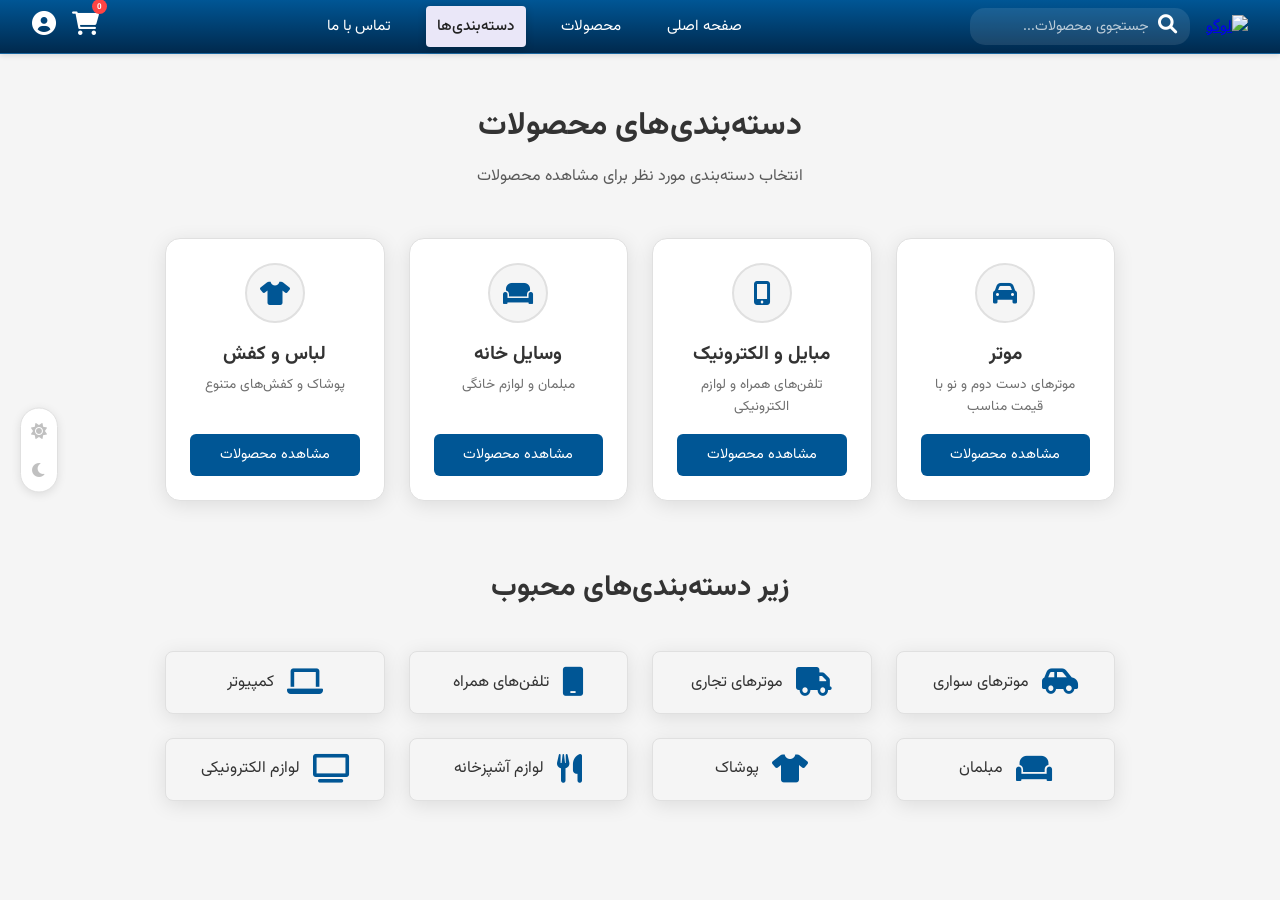
==== categories.html @ 9fa18305 "initial commit of marketplace website" ====
<!DOCTYPE html>
<html lang="fa" dir="rtl">
<head>
    <meta charset="UTF-8">
    <meta name="viewport" content="width=device-width, initial-scale=1.0">
    <title>دسته‌بندی‌ها - خورجین</title>
    <link rel="stylesheet" href="css/header.css">
    <link rel="stylesheet" href="css/categories.css">
    <link rel="stylesheet" href="https://cdnjs.cloudflare.com/ajax/libs/font-awesome/6.0.0/css/all.min.css">
    <link href="https://fonts.googleapis.com/css2?family=Vazirmatn:wght@400;500;600;700&display=swap" rel="stylesheet">
    <style>
        #header-loading {
            position: fixed;
            top: 0;
            left: 0;
            right: 0;
            z-index: 999;
            background: #f8f9fa;
            height: 80px;
            display: flex;
            align-items: center;
            justify-content: center;
            transition: opacity 0.3s ease;
        }

        #header-loading.hidden {
            opacity: 0;
            pointer-events: none;
        }

        .spinner {
            width: 40px;
            height: 40px;
            border: 4px solid #f3f3f3;
            border-top: 4px solid #005695;
            border-radius: 50%;
            animation: spin 1s linear infinite;
        }
        @keyframes spin {
            0% { transform: rotate(0deg); }
            100% { transform: rotate(360deg); }
        }
    </style>
</head>
<body>
    <!-- Header will be loaded dynamically by header.js -->
    <div id="header-loading">
        <div class="spinner"></div>
    </div>

    <!-- Theme Toggle Bar -->
    <div class="theme-toggle-container" id="theme-toggle">
        <div class="theme-icons">
            <i class="fas fa-sun"></i>
            <i class="fas fa-moon"></i>
        </div>
    </div>

    <!-- Categories Page Content -->
    <main class="categories-page">
        <div class="page-header">
            <h1>دسته‌بندی‌های محصولات</h1>
            <p>انتخاب دسته‌بندی مورد نظر برای مشاهده محصولات</p>
        </div>

        <div class="categories-container">
            <div class="categories-grid">
                <!-- Category 1 -->
                <div class="category-card">
                    <div class="category-icon">
                        <i class="fas fa-car"></i>
                    </div>
                    <h3>موتر</h3>
                    <p>موترهای دست دوم و نو با قیمت مناسب</p>
                    <a href="#" class="category-link">مشاهده محصولات</a>
                </div>

                <!-- Category 2 -->
                <div class="category-card">
                    <div class="category-icon">
                        <i class="fas fa-mobile-alt"></i>
                    </div>
                    <h3>مبایل و الکترونیک</h3>
                    <p>تلفن‌های همراه و لوازم الکترونیکی</p>
                    <a href="#" class="category-link">مشاهده محصولات</a>
                </div>

                <!-- Category 3 -->
                <div class="category-card">
                    <div class="category-icon">
                        <i class="fas fa-couch"></i>
                    </div>
                    <h3>وسایل خانه</h3>
                    <p>مبلمان و لوازم خانگی</p>
                    <a href="#" class="category-link">مشاهده محصولات</a>
                </div>

                <!-- Category 4 -->
                <div class="category-card">
                    <div class="category-icon">
                        <i class="fas fa-tshirt"></i>
                    </div>
                    <h3>لباس و کفش</h3>
                    <p>پوشاک و کفش‌های متنوع</p>
                    <a href="#" class="category-link">مشاهده محصولات</a>
                </div>
            </div>
        </div>

        <!-- Popular Subcategories -->
        <div class="popular-subcategories">
            <h2>زیر دسته‌بندی‌های محبوب</h2>
            <div class="subcategories-container">
                <div class="subcategories-grid">
                    <a href="#" class="subcategory-card">
                        <i class="fas fa-car-side"></i>
                        <span>موترهای سواری</span>
                    </a>
                    <a href="#" class="subcategory-card">
                        <i class="fas fa-truck"></i>
                        <span>موترهای تجاری</span>
                    </a>
                    <a href="#" class="subcategory-card">
                        <i class="fas fa-mobile"></i>
                        <span>تلفن‌های همراه</span>
                    </a>
                    <a href="#" class="subcategory-card">
                        <i class="fas fa-laptop"></i>
                        <span>کمپیوتر</span>
                    </a>
                    <a href="#" class="subcategory-card">
                        <i class="fas fa-couch"></i>
                        <span>مبلمان</span>
                    </a>
                    <a href="#" class="subcategory-card">
                        <i class="fas fa-tshirt"></i>
                        <span>پوشاک</span>
                    </a>
                    <a href="#" class="subcategory-card">
                        <i class="fas fa-utensils"></i>
                        <span>لوازم آشپزخانه</span>
                    </a>
                    <a href="#" class="subcategory-card">
                        <i class="fas fa-tv"></i>
                        <span>لوازم الکترونیکی</span>
                    </a>
                </div>
            </div>
        </div>
    </main>

    <!-- Scripts -->
    <script src="js/header.js"></script>
    <script src="js/categories.js"></script>
</body>
</html>
---- css/header.css ----
/* Reset and Base Styles */
* {
    margin: 0;
    padding: 0;
    box-sizing: border-box;
    font-family: 'Vazirmatn', sans-serif;
}

:root {
    --header-bg: #003A66;
    --header-text: #FFF;
    --menu-bg: #003A66;
    --menu-hover-bg: #002340;
    --menu-hover-text: #FFD700;
    --search-bg: rgba(255, 255, 255, 0.1);
    --search-text: #FFFFFF;
    --search-placeholder: rgba(255, 255, 255, 0.7);
    --header-secondary-bg: #00294D;
    --header-border: rgba(255, 255, 255, 0.1);
}

[data-theme="dark"] {
    --header-bg: #0A1929;
    --header-text: #FFFFFF;
    --menu-bg: #0A1929;
    --menu-hover-bg: #050D18;
    --menu-hover-text: #FFD700;
    --search-bg: rgba(255, 255, 255, 0.1);
    --search-text: #FFFFFF;
    --search-placeholder: rgba(255, 255, 255, 0.7);
    --header-secondary-bg: #061018;
    --header-border: rgba(255, 255, 255, 0.07);
}

body {
    background-color: var(--bg-color, #f5f5f5);
    padding-top: 45px; /* Adjusted to match the actual header height. */
}

/* Header Container Styles */
.header {
    background-color: var(--header-bg);
    background: linear-gradient(to bottom, var(--header-bg), var(--header-secondary-bg));
    padding: 0.2rem 0.4rem;
    box-shadow: 0 2px 5px var(--shadow-color, rgba(0, 0, 0, 0.1));
    width: 100%;
    position: fixed;
    top: 0;
    left: 0;
    z-index: 1000;
    display: block;
    border-bottom: 1px solid var(--header-border);
}

/* Header transition styles */
.header-transition {
    transition: transform 0.3s ease;
}

.header-hidden {
    transform: translateY(-100%);
}

/* Header Layout Structure */
.header-top {
    display: flex;
    justify-content: space-between;
    align-items: center;
    padding: 0.2rem 0;
}

.left-section {
    flex: 0 0 auto;
    display: flex;
    align-items: center;
    gap: 1rem;
}

.center-section {
    flex: 1;
    display: flex;
    justify-content: center;
    align-items: center;
}

.right-section {
    flex: 0 0 auto;
    display: flex;
    align-items: center;
    gap: 1rem;
}

/* Logo Styles */
.logo img {
    width: 30px;
    margin-top: 0.15rem;
}

/* Search Container Styles */
.search-container {
    display: flex;
    align-items: center;
    background-color: var(--search-bg);
    border-radius: 15px;
    padding: 0.15rem 0.6rem;
    width: 180px;
    margin: 0 auto;
}

.search-icon {
    color: var(--header-text);
    font-size: 1rem;
    transition: color 0.3s ease;
}

.search-input {
    background: none;
    border: none;
    color: var(--search-text);
    font-size: 0.8rem;
    width: 100%;
    margin-right: 0.6rem;
    outline: none;
    font-family: 'Vazirmatn', sans-serif;
}

.search-input::placeholder {
    color: var(--search-placeholder);
    font-size: 0.8rem;
}

.search-icon:hover {
    color: var(--secondary-color, #FFD700);
}

/* Navigation Menu Styles */
.nav-menu {
    display: block;
    background-color: var(--header-secondary-bg);
    padding: 0.3rem;
    border-radius: 0 0 12px 12px;
    position: absolute;
    top: 100%;
    left: 0;
    right: 0;
    z-index: 1000;
    opacity: 0;
    visibility: hidden;
    transform: translateY(-10px);
    transition: all 0.3s ease;
    pointer-events: none;
    box-shadow: 0 4px 6px var(--shadow-color, rgba(0, 0, 0, 0.1));
    border: 1px solid var(--header-border);
    border-top: none;
}

.nav-menu.active {
    opacity: 1;
    visibility: visible;
    transform: translateY(0);
    pointer-events: auto;
}

.nav-menu ul {
    list-style: none;
    display: flex;
    flex-direction: row;
    justify-content: center;
    gap: 1rem;
}

.nav-menu a {
    color: var(--header-text);
    text-decoration: none;
    font-size: 0.8rem;
    padding: 0.4rem 0.6rem;
    display: block;
    border-radius: 4px;
    transition: all 0.3s ease;
}

.nav-menu a:hover {
    background-color: var(--menu-hover-bg);
    color: var(--menu-hover-text);
    box-shadow: 0 2px 8px rgba(0, 0, 0, 0.2);
}

.nav-menu a.active {
    background-color: var(--menu-hover-bg);
    color: var(--menu-hover-text);
    font-weight: 500;
    box-shadow: 0 2px 8px rgba(0, 0, 0, 0.2);
}

/* Icon Styles */
.hamburger-menu {
    color: var(--header-text);
    font-size: 1.1rem;
    transition: color 0.3s ease;
    background: none;
    border: none;
    cursor: pointer;
    padding: 0;
}

.hamburger-menu:hover {
    color: var(--secondary-color, #FFD700);
    background: none;
}

.cart-icon {
    color: var(--header-text);
    font-size: 1.1rem;
    transition: color 0.3s ease;
    position: relative;
}

.cart-icon:hover {
    color: var(--secondary-color, #FFD700);
}

.profile-icon {
    color: var(--header-text);
    font-size: 1.1rem;
    transition: color 0.3s ease;
}

.profile-icon:hover {
    color: var(--secondary-color, #FFD700);
}

/* Cart Badge Styles */
.cart-badge {
    position: absolute;
    top: -8px;
    right: -8px;
    background-color: #FF4444;
    color: white;
    border-radius: 50%;
    padding: 0;
    font-size: 0.5rem;
    min-width: 15px;
    height: 15px;
    display: inline-flex;
    align-items: center;
    justify-content: center;
    line-height: 1;
    font-weight: bold;
}

/* Desktop Styles (769px and above) */
@media (min-width: 769px) {
    .header {
        padding: 0.2rem 2rem;
        background: linear-gradient(to bottom, var(--header-bg), var(--header-secondary-bg));
    }

    .nav-menu {
        display: block;
        position: static;
        background: none;
        padding: 0;
        border-radius: 0;
        opacity: 1;
        visibility: visible;
        transform: none;
        transition: none;
        pointer-events: auto;
        box-shadow: none;
        border: none;
    }

    .nav-menu ul {
        gap: 1.5rem;
    }

    .nav-menu a {
        font-size: 0.95rem;
        padding: 0.5rem 0.7rem;
    }

    .hamburger-menu {
        display: none;
    }

    .search-container {
        width: 220px;
        margin: 0;
        padding: 0.2rem 0.8rem;
    }

    .search-input {
        font-size: 0.9rem;
    }

    .search-input::placeholder {
        font-size: 0.9rem;
    }

    .search-icon {
        font-size: 1.2rem;
    }

    .logo img {
        width: 35px;
    }

    .cart-icon, .profile-icon {
        font-size: 1.5rem;
    }
}

/* Large Desktop Styles (1440px and above) */
@media (min-width: 1440px) {
    .header {
        padding: 0.3rem 2.5rem;
    }

    body {
        padding-top: 55px;
    }

    .logo img {
        width: 40px;
    }

    .search-container {
        width: 260px;
        padding: 0.25rem 0.9rem;
    }

    .search-input {
        font-size: 1rem;
    }

    .search-input::placeholder {
        font-size: 1rem;
    }

    .search-icon {
        font-size: 1.3rem;
    }

    .nav-menu a {
        font-size: 1rem;
        padding: 0.5rem 0.8rem;
    }

    .nav-menu ul {
        gap: 1.8rem;
    }

    .cart-icon, .profile-icon {
        font-size: 1.6rem;
    }

    .cart-badge {
        font-size: 0.6rem;
        min-width: 18px;
        height: 18px;
        top: -9px;
        right: -9px;
        padding: 0;
    }
}

/* Tablet Styles (481px to 768px) */
@media (min-width: 481px) and (max-width: 768px) {
    .header {
        padding: 0.2rem 1rem;
        background: linear-gradient(to bottom, var(--header-bg), var(--header-secondary-bg));
    }

    .nav-menu {
        background-color: var(--header-secondary-bg);
        padding: 0.3rem;
        border-radius: 0 0 12px 12px;
        display: block;
        border: 1px solid var(--header-border);
        border-top: none;
        box-shadow: 0 4px 15px rgba(0, 0, 0, 0.15);
    }
    
    .nav-menu ul {
        flex-direction: column;
        gap: 0.3rem;
    }

    .nav-menu a {
        color: var(--header-text);
        font-size: 0.8rem;
        padding: 0.4rem 0.6rem;
    }

    .nav-menu a:hover {
        background-color: var(--menu-hover-bg);
        color: var(--menu-hover-text);
    }

    .nav-menu a.active {
        background-color: var(--menu-hover-bg);
        color: var(--menu-hover-text);
    }

    .hamburger-menu {
        display: block;
        font-size: 1.3rem;
    }

    .search-container {
        width: 160px;
        margin: 0;
        padding: 0.15rem 0.6rem;
    }

    .search-input {
        font-size: 0.75rem;
    }

    .search-input::placeholder {
        font-size: 0.75rem;
    }

    .cart-icon, .profile-icon {
        font-size: 1.4rem;
    }
}

/* Mobile Styles (up to 480px) */
@media (max-width: 480px) {
    .header {
        padding: 0.2rem 1rem;
        background: linear-gradient(to bottom, var(--header-bg), var(--header-secondary-bg));
    }

    .nav-menu {
        background-color: var(--header-secondary-bg);
        padding: 0.3rem;
        border-radius: 0 0 12px 12px;
        display: block;
        border: 1px solid var(--header-border);
        border-top: none;
        box-shadow: 0 4px 15px rgba(0, 0, 0, 0.15);
    }
    
    .nav-menu ul {
        flex-direction: column;
        gap: 0.3rem;
    }

    .nav-menu a {
        color: var(--header-text);
        font-size: 0.8rem;
        padding: 0.4rem 0.6rem;
    }

    .nav-menu a:hover {
        background-color: var(--menu-hover-bg);
        color: var(--menu-hover-text);
    }

    .nav-menu a.active {
        background-color: var(--menu-hover-bg);
        color: var(--menu-hover-text);
    }

    .hamburger-menu {
        display: block;
        font-size: 1.1rem;
    }

    .search-container {
        width: 140px;
        padding: 0.15rem 0.5rem;
    }

    .search-input {
        font-size: 0.7rem;
    }

    .search-input::placeholder {
        font-size: 0.7rem;
    }

    .cart-icon, .profile-icon {
        font-size: 1.2rem;
    }
}
---- css/categories.css ----
/* Reset and Base Styles */
* {
    margin: 0;
    padding: 0;
    box-sizing: border-box;
    font-family: 'Vazirmatn', sans-serif;
    transition: background-color 0.3s ease, color 0.3s ease;
}

:root {
    /* Light Theme Variables */
    --primary-color: #005695;
    --secondary-color: #FFD700;
    --accent-color: #FF4444;
    --text-color: #333;
    --bg-color: #f5f5f5;
    --card-bg: #ffffff;
    --header-bg: #005695;
    --header-text: #FFFFFF;
    --menu-bg: #005695;
    --menu-hover-bg: #EAE7F8;
    --menu-hover-text: #222222;
    --search-bg: rgba(255, 255, 255, 0.1);
    --search-text: #FFFFFF;
    --search-placeholder: rgba(255, 255, 255, 0.7);
    --border-color: #e0e0e0;
    --shadow-color: rgba(0, 0, 0, 0.1);
    --light-gray: #f5f5f5;
    --border-radius: 15px;
    --box-shadow: 0 4px 20px rgba(0, 0, 0, 0.1);
    --transition: all 0.3s cubic-bezier(0.4, 0, 0.2, 1);
}

/* Dark Theme Variables */
[data-theme="dark"] {
    --primary-color: #2196F3;
    --secondary-color: #FFD700;
    --accent-color: #FF4444;
    --text-color: #ffffff;
    --text-hover-color: #333;
    --bg-color: #121212;
    --card-bg: #1E1E1E;
    --header-bg: #1E1E1E;
    --header-text: #FFFFFF;
    --menu-bg: #1E1E1E;
    --menu-hover-bg: #333333;
    --menu-hover-text: #FFFFFF;
    --search-bg: rgba(255, 255, 255, 0.1);
    --search-text: #FFFFFF;
    --search-placeholder: rgba(255, 255, 255, 0.7);
    --border-color: #333333;
    --shadow-color: rgba(0, 0, 0, 0.3);
    --light-gray: #1E1E1E;
}

body {
    margin: 0;
    padding: 0;
    font-family: 'Vazirmatn', sans-serif;
    background-color: var(--bg-color);
    padding-top: 45px; /* Adjusted to match header height */
    color: var(--text-color);
    line-height: 1.6;
    transition: background-color 0.3s ease;
}

/* Main Container */
.categories-page {
    padding: 0.5rem;
    max-width: 1400px;
    margin: 0 auto;
}

/* Page Header Styles */
.page-header {
    text-align: center;
    margin-bottom: 3rem;
    margin-top: 3rem; /* Increased space between header and title */
    padding: 0 1rem;
}

.page-header h1 {
    font-size: 2rem;
    color: var(--text-color);
    margin-bottom: 0.75rem;
}

.page-header p {
    color: var(--text-color);
    opacity: 0.8;
}

/* Container for Categories */
.categories-container {
    display: flex;
    justify-content: center;
    width: 100%;
}

/* Categories Grid Styles */
.categories-grid {
    display: grid;
    grid-template-columns: repeat(2, minmax(220px, 1fr));
    gap: 1.5rem;
    width: 100%;
    max-width: 600px;
    margin: 0 auto;
    justify-content: center;
}

.category-card {
    background: var(--card-bg);
    border-radius: var(--border-radius);
    padding: 1.5rem;
    text-align: center;
    transition: transform 0.3s ease, box-shadow 0.3s ease;
    box-shadow: var(--box-shadow);
    border: 1px solid var(--border-color);
    display: flex;
    flex-direction: column;
    height: 100%;
}

.category-card:hover {
    transform: translateY(-5px);
    box-shadow: 0 4px 12px var(--shadow-color);
}

.category-card:hover .category-icon i {
    animation: flipHorizontal 0.6s ease-in-out;
    color: var(--secondary-color);
}

.category-icon {
    width: 60px;
    height: 60px;
    background: var(--light-gray);
    border-radius: 50%;
    display: flex;
    align-items: center;
    justify-content: center;
    margin: 0 auto 1rem;
    border: 2px solid var(--border-color);
}

.category-icon i {
    font-size: 1.5rem;
    color: var(--primary-color);
    transition: color 0.3s ease;
}

.category-card h3 {
    font-size: 1.2rem;
    color: var(--text-color);
    margin-bottom: 0.3rem;
}

.category-card p {
    color: var(--text-color);
    opacity: 0.7;
    margin-bottom: 1rem;
    font-size: 0.85rem;
    flex-grow: 1;
}

.category-link {
    display: inline-block;
    padding: 0.6rem 1.2rem;
    background: var(--primary-color);
    color: #fff;
    text-decoration: none;
    border-radius: 6px;
    transition: all 0.3s ease;
    font-size: 0.9rem;
    margin-top: auto;
}

.category-link:hover {
    background: var(--secondary-color);
    color: var(--text-hover-color);
    transform: translateY(-2px);
}

/* Popular Subcategories Styles */
.popular-subcategories {
    margin-top: 4rem;
    text-align: center;
    padding: 0 1rem;
}

.popular-subcategories h2 {
    font-size: 1.8rem;
    color: var(--text-color);
    margin-bottom: 2.5rem;
}

/* Container for Subcategories */
.subcategories-container {
    display: flex;
    justify-content: center;
    width: 100%;
}

/* Subcategories Grid Styles */
.subcategories-grid {
    display: grid;
    grid-template-columns: repeat(2, minmax(180px, 1fr));
    gap: 1.5rem;
    width: 100%;
    max-width: 600px;
    margin: 0 auto;
    justify-content: center;
}

.subcategory-card {
    background: var(--light-gray);
    border-radius: 8px;
    padding: 1.5rem;
    text-align: center;
    text-decoration: none;
    color: var(--text-color);
    transition: transform 0.3s ease, box-shadow 0.3s ease;
    box-shadow: var(--box-shadow);
    border: 1px solid var(--border-color);
    display: flex;
    align-items: center;
    justify-content: center;
    gap: 0.8rem;
    height: 100%;
}

.subcategory-card:hover {
    transform: translateY(-3px);
    box-shadow: 0 4px 10px var(--shadow-color);
}

.subcategory-card:hover i {
    animation: flipHorizontal 0.6s ease-in-out;
    color: var(--secondary-color);
}

.subcategory-card i {
    font-size: 1.8rem;
    color: var(--primary-color);
    margin-bottom: 0;
    transition: color 0.3s ease;
}

.subcategory-card span {
    font-size: 1rem;
    color: var(--text-color);
}

/* Mobile View (up to 480px) - Vertical alignment */
@media (max-width: 480px) {
    .subcategory-card {
        flex-direction: column;
        padding: 1rem;
        gap: 0.5rem;
    }

    .subcategory-card i {
        margin-bottom: 0.3rem;
        font-size: 1.4rem;
    }

    .subcategory-card span {
        font-size: 0.9rem;
    }
}

/* Tablet and above (481px and up) - Horizontal alignment */
@media (min-width: 481px) {
    .subcategory-card {
        flex-direction: row;
        padding: 1rem 1.5rem;
    }

    .subcategory-card i {
        margin-bottom: 0;
    }
}

/* Theme Toggle Container and Bar */
.theme-toggle-container {
    position: fixed;
    left: 20px;
    top: 50%;
    transform: translateY(-50%);
    background: var(--card-bg);
    border: 1px solid var(--border-color);
    border-radius: 20px;
    padding: 6px;
    display: flex;
    flex-direction: column;
    align-items: center;
    box-shadow: 0 2px 10px var(--shadow-color);
    z-index: 999;
    cursor: pointer;
}

.theme-icons {
    display: flex;
    flex-direction: column;
    align-items: center;
    gap: 15px;
    padding: 4px 0;
}

.theme-icons i {
    font-size: 1rem;
    color: var(--text-color);
    opacity: 0.3;
    transition: all 0.3s ease;
    cursor: pointer;
    padding: 4px;
}

.theme-icons i:hover {
    transform: scale(1.1);
}

/* Active icon states - reversed to match theme */
[data-theme="light"] .theme-icons i.fa-sun {
    opacity: 1;
    color: var(--secondary-color);
}

[data-theme="dark"] .theme-icons i.fa-moon {
    opacity: 1;
    color: var(--primary-color);
}

/* Mobile View (up to 767px) - 2 columns */
@media (max-width: 767px) {
    .categories-page {
        padding: 1rem;
    }

    .page-header {
        margin-top: 1.5rem;
        margin-bottom: 2rem;
    }

    .page-header h1 {
        font-size: 2rem;
    }

    .categories-grid {
        grid-template-columns: repeat(2, minmax(140px, 1fr));
        max-width: 360px;
        gap: 1rem;
    }

    .category-card {
        padding: 1rem;
        width: 100%;
    }

    .category-icon {
        width: 50px;
        height: 50px;
    }

    .category-icon i {
        font-size: 1.3rem;
    }

    .subcategories-grid {
        grid-template-columns: repeat(2, minmax(140px, 1fr));
        max-width: 360px;
        gap: 1rem;
    }

    .subcategory-card {
        width: 100%;
    }

    .popular-subcategories {
        padding: 1.5rem;
    }
    
    .theme-toggle-container {
        left: 12px;
        padding: 4px;
    }
    
    .theme-icons {
        gap: 12px;
        padding: 4px 0;
    }
    
    .theme-icons i {
        font-size: 0.9rem;
        padding: 3px;
    }
}

/* Small Mobile View (320px to 374px) */
@media (max-width: 374px) {
    .categories-page {
        padding: 0.5rem;
    }

    .categories-grid {
        grid-template-columns: repeat(2, minmax(120px, 1fr));
        max-width: 300px;
        gap: 0.75rem;
    }

    .category-card {
        padding: 0.75rem;
    }
    
    .category-icon {
        width: 45px;
        height: 45px;
        margin-bottom: 0.75rem;
    }

    .category-icon i {
        font-size: 1.1rem;
    }

    .category-card h3 {
        font-size: 1rem;
        margin-bottom: 0.2rem;
    }

    .category-card p {
        font-size: 0.75rem;
        margin-bottom: 0.75rem;
    }

    .category-link {
        padding: 0.5rem 1rem;
        font-size: 0.8rem;
    }

    .subcategories-grid {
        grid-template-columns: repeat(2, minmax(120px, 1fr));
        max-width: 300px;
        gap: 0.75rem;
    }

    .subcategory-card {
        padding: 0.75rem;
        flex-direction: column;
    }

    .subcategory-card i {
        font-size: 1.2rem;
        margin-bottom: 0.3rem;
    }

    .subcategory-card span {
        font-size: 0.8rem;
    }
    
    .theme-toggle-container {
        left: 8px;
        padding: 3px;
    }

    .theme-icons {
        gap: 8px;
    }

    .theme-icons i {
        font-size: 0.8rem;
        padding: 2px;
    }

    .page-header {
        margin-top: 1rem;
        margin-bottom: 1.5rem;
    }

    .page-header h1 {
        font-size: 1.4rem;
        margin-bottom: 0.3rem;
    }

    .page-header p {
        font-size: 0.75rem;
        opacity: 0.7;
        line-height: 1.4;
    }

    .popular-subcategories {
        padding: 1rem;
        margin-top: 2rem;
    }

    .popular-subcategories h2 {
        font-size: 1.5rem;
        margin-bottom: 1.5rem;
    }
}

/* Mobile View (375px to 480px) */
@media (min-width: 375px) and (max-width: 480px) {
    .page-header {
        margin-top: 1.2rem;
        margin-bottom: 1.8rem;
    }
    
    .page-header h1 {
        font-size: 1.7rem;
        margin-bottom: 0.5rem;
    }
    
    .page-header p {
        font-size: 0.85rem;
        opacity: 0.7;
    }
    
    .subcategory-card {
        padding: 1rem;
    }

    .subcategory-card i {
        font-size: 1.4rem;
    }

    .subcategory-card span {
        font-size: 0.9rem;
    }
}

/* Mobile View (481px to 767px) */
@media (min-width: 481px) and (max-width: 767px) {
    .page-header {
        margin-top: 1.5rem;
        margin-bottom: 2rem;
    }
    
    .page-header h1 {
        font-size: 1.9rem;
        margin-bottom: 0.6rem;
    }
    
    .page-header p {
        font-size: 0.9rem;
    }
    
    .subcategory-card {
        padding: 1rem;
    }

    .subcategory-card i {
        font-size: 1.4rem;
    }

    .subcategory-card span {
        font-size: 0.9rem;
    }
}

/* Tablet View (768px to 1023px) - 3 columns */
@media (min-width: 768px) and (max-width: 1023px) {
    .categories-container,
    .subcategories-container {
        display: flex;
        justify-content: center;
        width: 100%;
    }
    
    .categories-grid {
        display: grid;
        width: 100%;
        max-width: 700px;
        grid-template-columns: repeat(3, 1fr);
        gap: 1.5rem;
        justify-content: center;
    }
    
    .subcategories-container {
        display: flex;
        justify-content: center;
        align-items: center;
        flex-direction: column;
    }
    
    .subcategories-grid {
        display: flex;
        flex-wrap: wrap;
        justify-content: center;
        gap: 1.2rem;
        max-width: 700px;
    }
    
    /* Make sure all cards are proper width and height */
    .category-card {
        width: 100%;
        height: 100%;
    }
    
    /* Specific styles for subcategory cards in tablet view */
    .subcategory-card {
        flex-direction: row;
        align-items: center;
        justify-content: flex-start;
        padding: 0.8rem 1rem;
        gap: 0.6rem;
        text-align: left;
        height: auto;
        min-height: 54px;
        background-color: var(--card-bg);
        width: calc(33.33% - 0.8rem);
        max-width: 220px;
    }
    
    .subcategory-card i {
        font-size: 1.3rem;
        min-width: 25px;
        display: flex;
        justify-content: center;
        margin: 0;
    }
    
    .subcategory-card span {
        font-size: 0.85rem;
        line-height: 1.2;
        white-space: nowrap;
        overflow: hidden;
        text-overflow: ellipsis;
        max-width: calc(100% - 40px);
    }
    
    /* Center individual items in the last row */
    .categories-grid > :nth-child(3n-2):last-child {
        grid-column: 2;
    }
    
    /* Two items in last row */
    .categories-grid > :nth-child(3n-2):nth-last-child(2) {
        grid-column: 1;
    }
    
    .categories-grid > :nth-child(3n-1):last-child {
        grid-column: 2;
    }
}

/* Laptop View (1024px to 1439px) - 4 columns */
@media (min-width: 1024px) and (max-width: 1439px) {
    .categories-grid {
        grid-template-columns: repeat(4, minmax(200px, 1fr));
        max-width: 950px;
    }
    
    .subcategories-grid {
        grid-template-columns: repeat(4, minmax(180px, 1fr));
        max-width: 950px;
    }
}

/* Large Desktop View (1440px and above) - 4 columns with specific width */
@media (min-width: 1440px) {
    .categories-grid {
        grid-template-columns: repeat(4, minmax(220px, 1fr));
        max-width: 1000px;
        gap: 2rem;
    }
    
    .subcategories-grid {
        grid-template-columns: repeat(4, minmax(200px, 1fr));
        max-width: 1000px;
        gap: 2rem;
    }
}

/* Change flipHorizontal animation */
@keyframes flipHorizontal {
    0% {
        transform: rotateY(0deg);
    }
    100% {
        transform: rotateY(360deg);
    }
}

/* Remove the old spinOnce animation */
/* @keyframes spinOnce {
    from {
        transform: rotate(0deg);
    }
    to {
        transform: rotate(360deg);
    }
} */
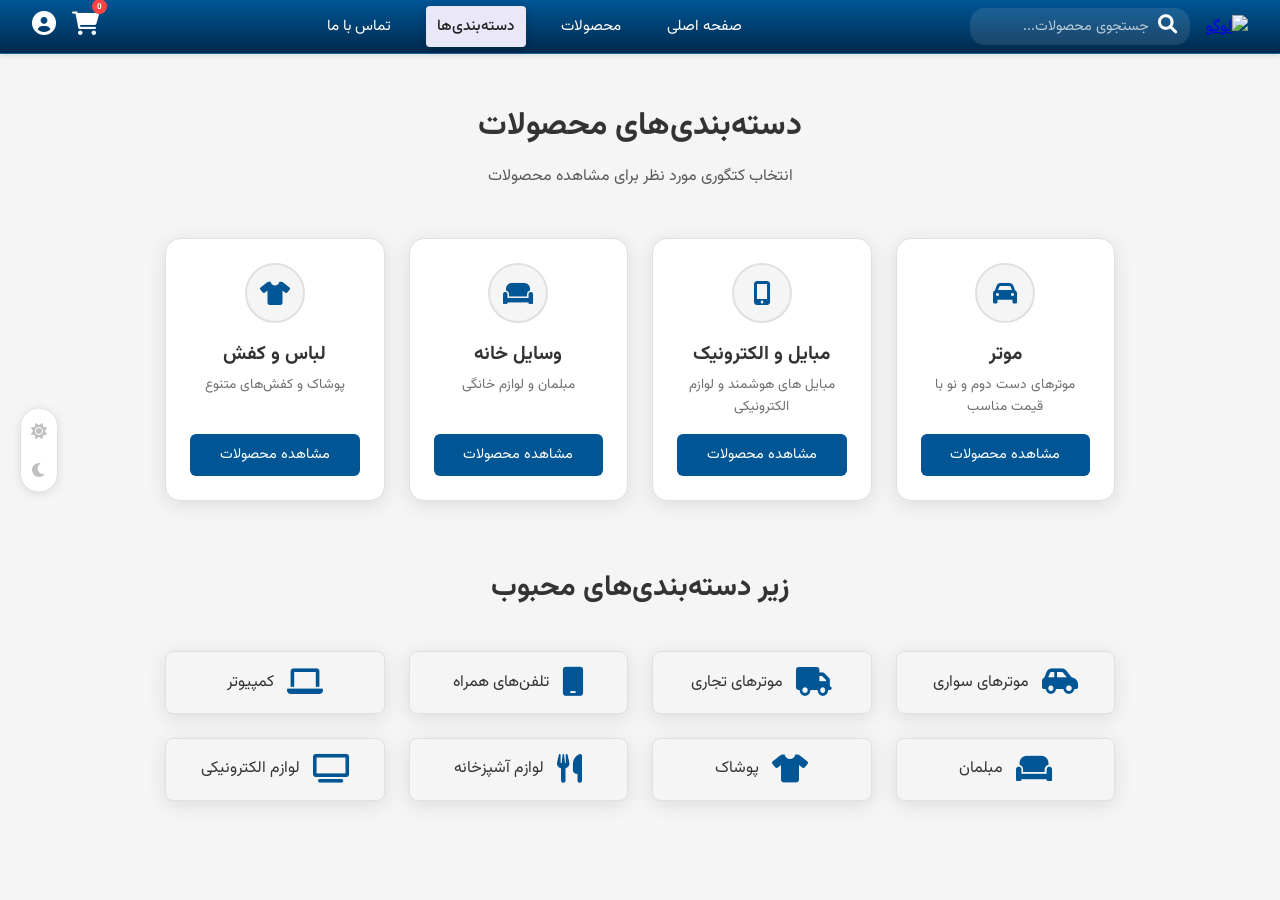
==== commit 0fa7d0f0: "some headlines updated in home page" ====
--- a/categories.html
+++ b/categories.html
@@ -60,7 +60,7 @@
     <main class="categories-page">
         <div class="page-header">
             <h1>دسته‌بندی‌های محصولات</h1>
-            <p>انتخاب دسته‌بندی مورد نظر برای مشاهده محصولات</p>
+            <p>انتخاب کتگوری مورد نظر برای مشاهده محصولات</p>
         </div>
 
         <div class="categories-container">
@@ -81,7 +81,7 @@
                         <i class="fas fa-mobile-alt"></i>
                     </div>
                     <h3>مبایل و الکترونیک</h3>
-                    <p>تلفن‌های همراه و لوازم الکترونیکی</p>
+                    <p>مبایل های هوشمند و لوازم الکترونیکی</p>
                     <a href="#" class="category-link">مشاهده محصولات</a>
                 </div>
 
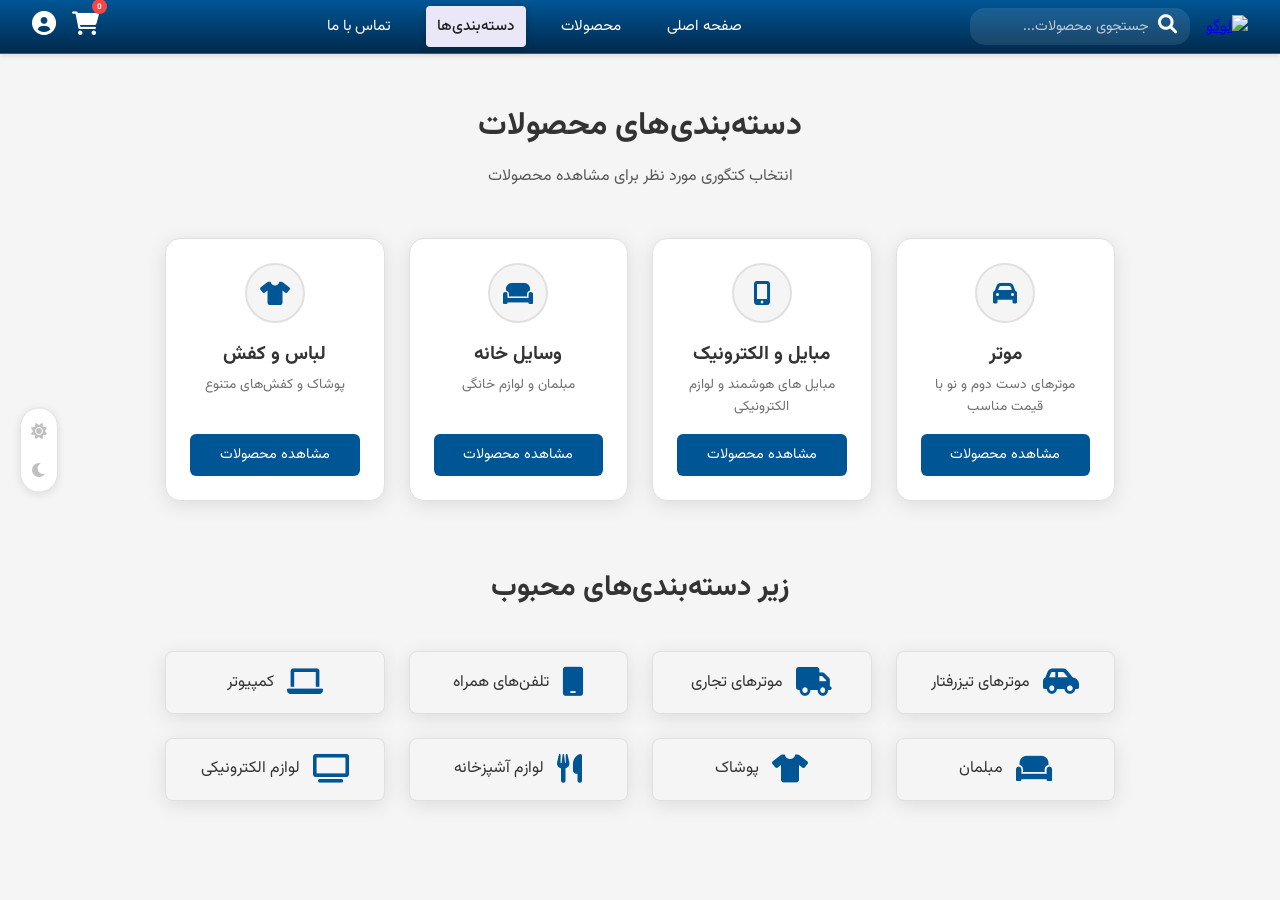
==== commit fb9da35d: "some gap styling and values updated in contact page" ====
--- a/categories.html
+++ b/categories.html
@@ -114,7 +114,7 @@
                 <div class="subcategories-grid">
                     <a href="#" class="subcategory-card">
                         <i class="fas fa-car-side"></i>
-                        <span>موترهای سواری</span>
+                        <span>موترهای تیزرفتار</span>
                     </a>
                     <a href="#" class="subcategory-card">
                         <i class="fas fa-truck"></i>
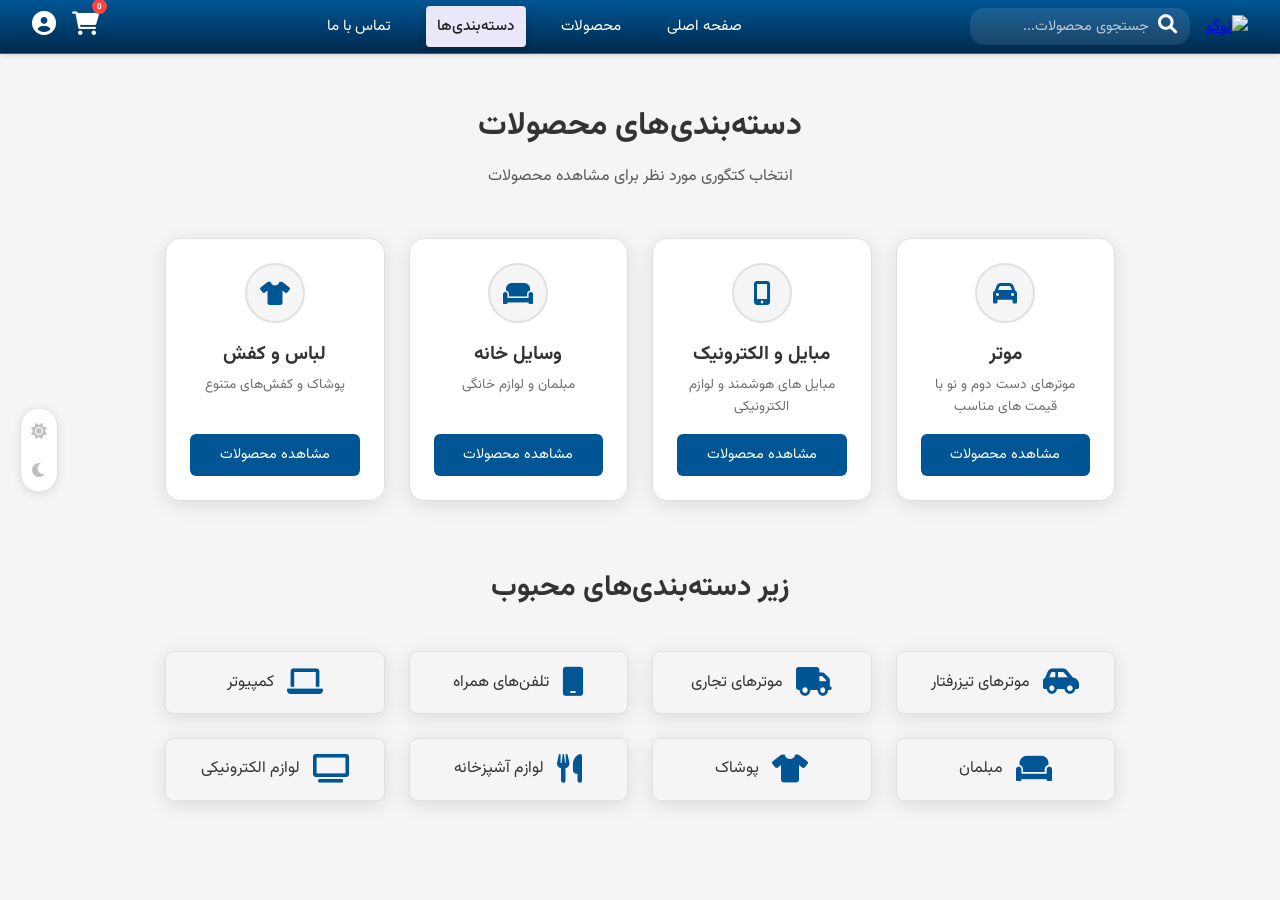
==== commit 8fe9d678: "test for github connection" ====
--- a/categories.html
+++ b/categories.html
@@ -71,7 +71,7 @@
                         <i class="fas fa-car"></i>
                     </div>
                     <h3>موتر</h3>
-                    <p>موترهای دست دوم و نو با قیمت مناسب</p>
+                    <p>موترهای دست دوم و نو با قیمت های مناسب</p>
                     <a href="#" class="category-link">مشاهده محصولات</a>
                 </div>
 
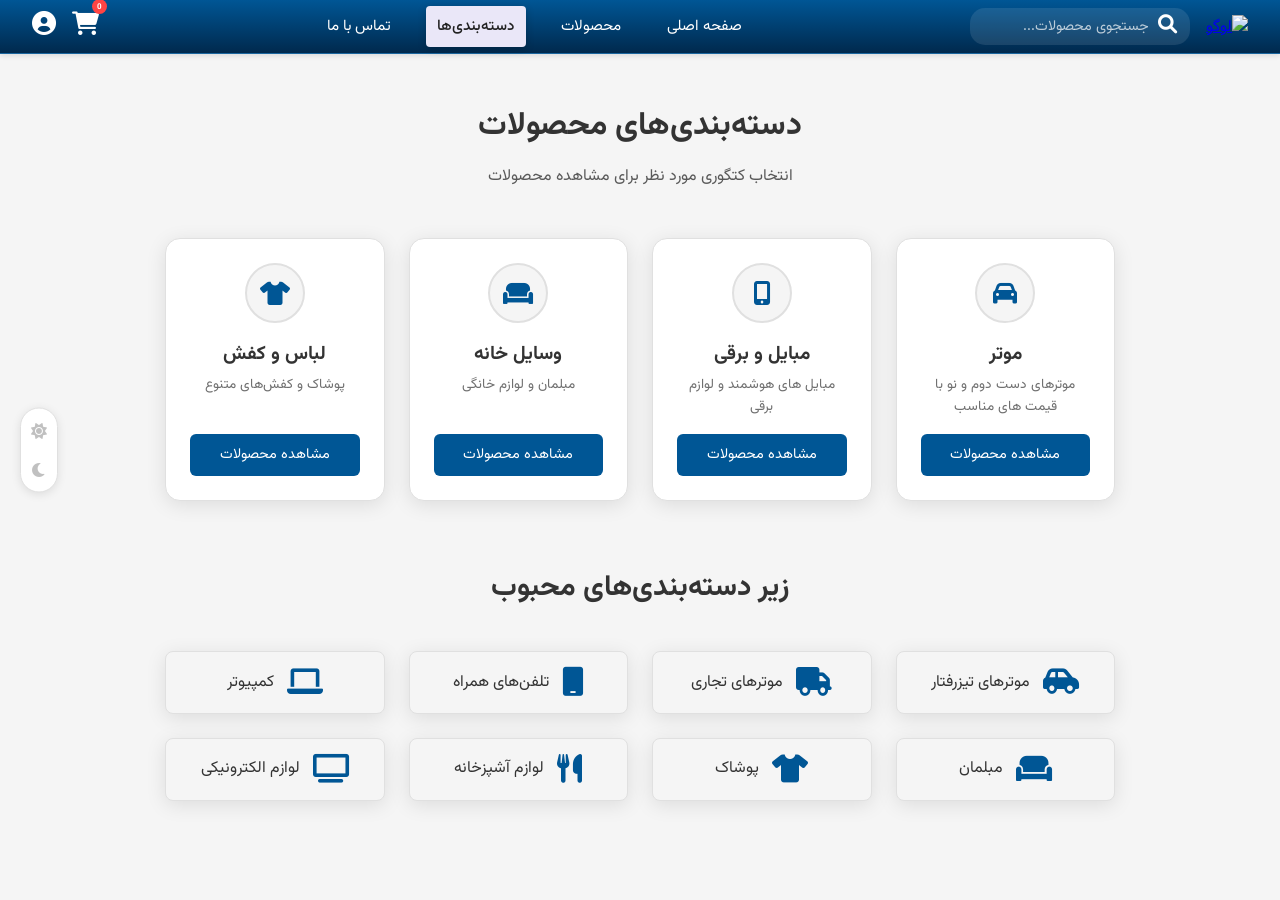
==== commit 1e209a22: "category name changes made in catergories page" ====
--- a/categories.html
+++ b/categories.html
@@ -80,8 +80,8 @@
                     <div class="category-icon">
                         <i class="fas fa-mobile-alt"></i>
                     </div>
-                    <h3>مبایل و الکترونیک</h3>
-                    <p>مبایل های هوشمند و لوازم الکترونیکی</p>
+                    <h3>مبایل و برقی</h3>
+                    <p>مبایل های هوشمند و لوازم برقی</p>
                     <a href="#" class="category-link">مشاهده محصولات</a>
                 </div>
 
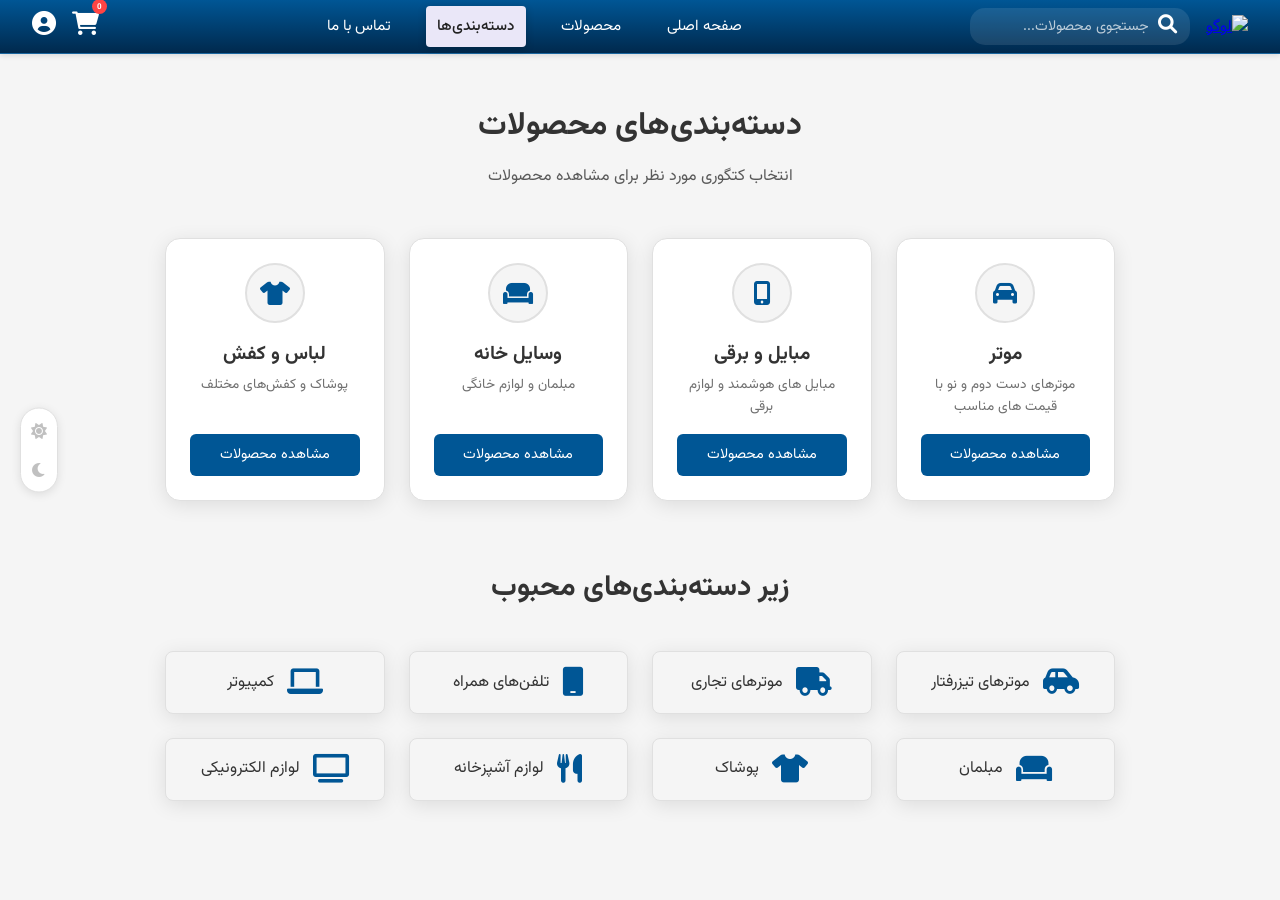
==== commit fa80862b: "shoes category name and description updated" ====
--- a/categories.html
+++ b/categories.html
@@ -101,7 +101,7 @@
                         <i class="fas fa-tshirt"></i>
                     </div>
                     <h3>لباس و کفش</h3>
-                    <p>پوشاک و کفش‌های متنوع</p>
+                    <p>پوشاک و کفش‌های مختلف</p>
                     <a href="#" class="category-link">مشاهده محصولات</a>
                 </div>
             </div>
